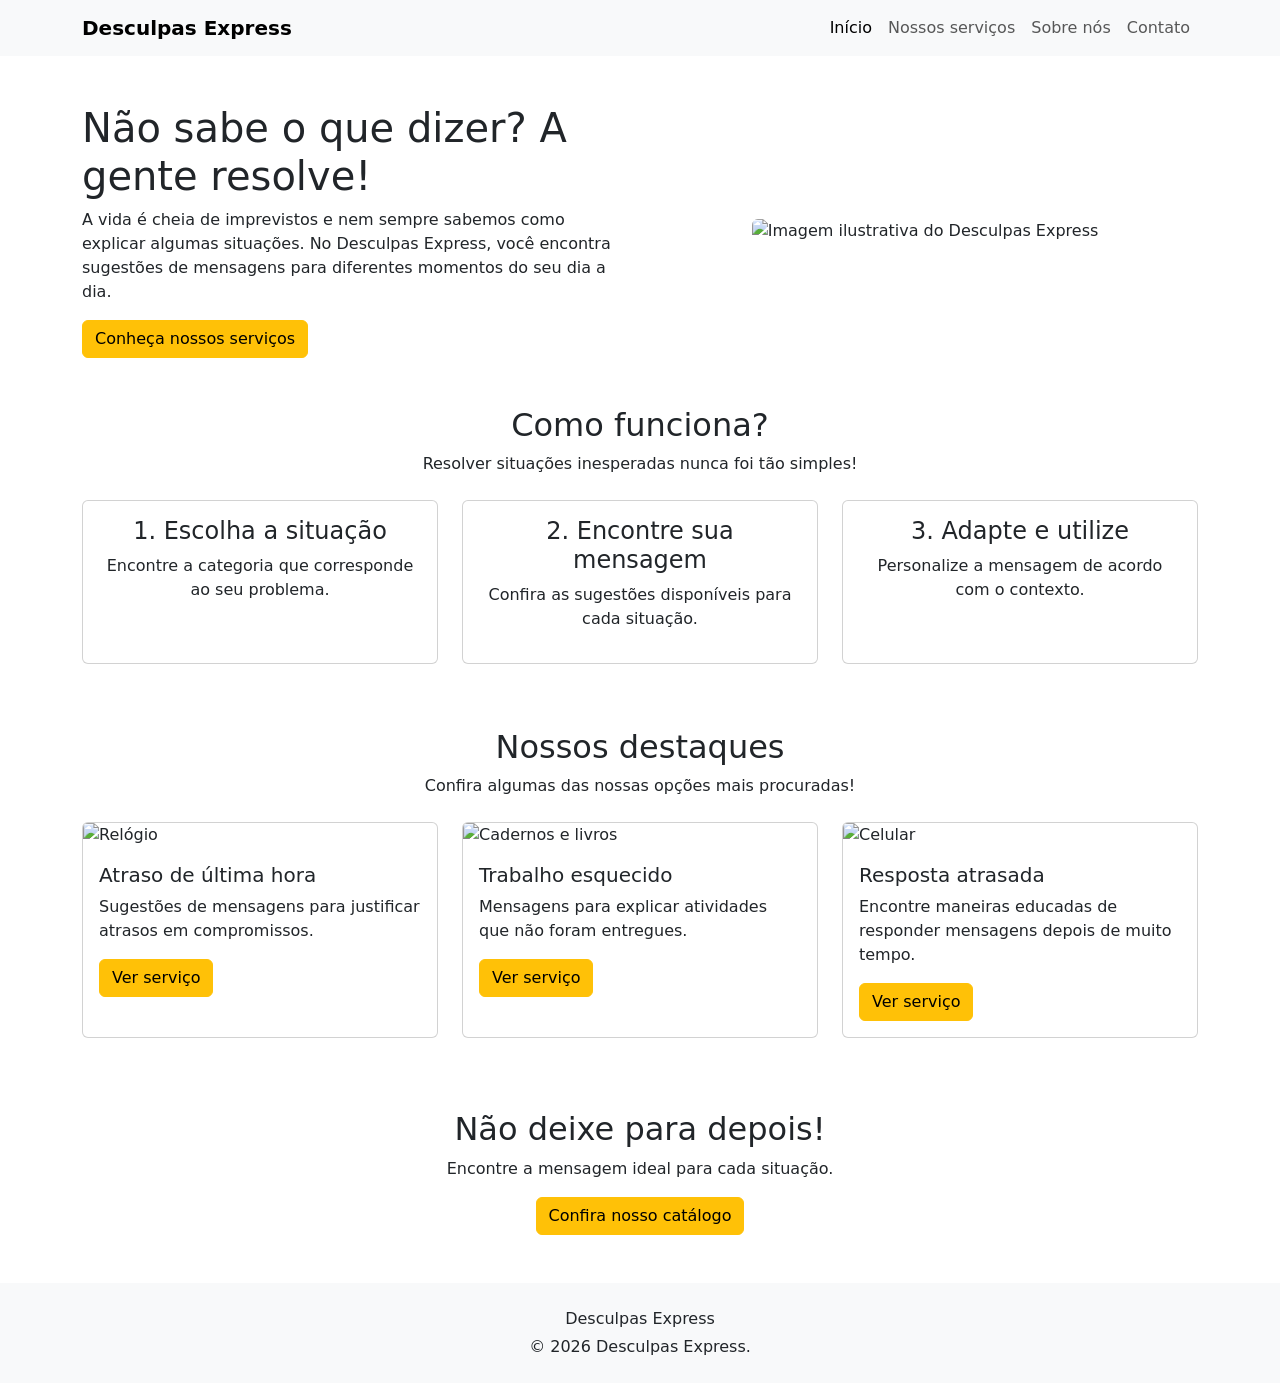
==== index.html @ cefcf035 "Criação de cada página e index" ====
<!DOCTYPE html>
<html lang="pt-br">

<head>
    <meta charset="UTF-8">
    <meta name="viewport" content="width=device-width, initial-scale=1.0">
    <title>Desculpas Express | Início</title>

    <link href="https://cdn.jsdelivr.net/npm/bootstrap@5.3.8/dist/css/bootstrap.min.css" rel="stylesheet">

    <link rel="stylesheet" href="css/style.css">
</head>

<body>

    <!-- menu -->
    <nav class="navbar navbar-expand-lg navbar-light bg-light">
        <div class="container">

            <a class="navbar-brand fw-bold" href="index.html">
                Desculpas Express
            </a>

            <button class="navbar-toggler" type="button" data-bs-toggle="collapse" data-bs-target="#menu">
                <span class="navbar-toggler-icon"></span>
            </button>

            <div class="collapse navbar-collapse" id="menu">

                <ul class="navbar-nav ms-auto">

                    <li class="nav-item">
                        <a class="nav-link active" href="index.html">Início</a>
                    </li>

                    <li class="nav-item">
                        <a class="nav-link" href="servicos.html">Nossos serviços</a>
                    </li>

                    <li class="nav-item">
                        <a class="nav-link" href="sobre.html">Sobre nós</a>
                    </li>

                    <li class="nav-item">
                        <a class="nav-link" href="contato.html">Contato</a>
                    </li>

                </ul>

            </div>
        </div>
    </nav>


    <!-- banner -->
    <section class="container mt-5 mb-5">

        <div class="row align-items-center">

            <div class="col-md-6">

                <h1>Não sabe o que dizer? A gente resolve!</h1>

                <p>
                    A vida é cheia de imprevistos e nem sempre sabemos
                    como explicar algumas situações. No Desculpas Express,
                    você encontra sugestões de mensagens para diferentes
                    momentos do seu dia a dia.
                </p>

                <a href="servicos.html" class="btn btn-warning">
                    Conheça nossos serviços
                </a>

            </div>

            <div class="col-md-6 text-center mt-4 mt-md-0">

                <img src="img/inicio.jpg" class="img-fluid rounded" alt="Imagem ilustrativa do Desculpas Express">

            </div>

        </div>

    </section>


    <!-- como funciona -->
    <section class="container text-center mt-5 mb-5">

        <h2>Como funciona?</h2>

        <p>
            Resolver situações inesperadas nunca foi tão simples!
        </p>

        <div class="row mt-4">

            <div class="col-md-4 mb-3">

                <div class="card h-100 p-3">

                    <h4>1. Escolha a situação</h4>

                    <p>
                        Encontre a categoria que corresponde ao
                        seu problema.
                    </p>

                </div>

            </div>


            <div class="col-md-4 mb-3">

                <div class="card h-100 p-3">

                    <h4>2. Encontre sua mensagem</h4>

                    <p>
                        Confira as sugestões disponíveis para
                        cada situação.
                    </p>

                </div>

            </div>


            <div class="col-md-4 mb-3">

                <div class="card h-100 p-3">

                    <h4>3. Adapte e utilize</h4>

                    <p>
                        Personalize a mensagem de acordo com
                        o contexto.
                    </p>

                </div>

            </div>

        </div>

    </section>


    <!-- serviços -->
    <section class="container mt-5 mb-5">

        <div class="text-center mb-4">

            <h2>Nossos destaques</h2>

            <p>
                Confira algumas das nossas opções mais procuradas!
            </p>

        </div>


        <div class="row">

            <div class="col-md-4 mb-4">

                <div class="card h-100">

                    <img src="img/atraso.jpg" class="card-img-top" alt="Relógio">

                    <div class="card-body">

                        <h5 class="card-title">Atraso de última hora</h5>

                        <p class="card-text">
                            Sugestões de mensagens para justificar
                            atrasos em compromissos.
                        </p>

                        <a href="servicos.html" class="btn btn-warning">
                            Ver serviço
                        </a>

                    </div>

                </div>

            </div>


            <div class="col-md-4 mb-4">

                <div class="card h-100">

                    <img src="img/trabalho.jpg" class="card-img-top" alt="Cadernos e livros">

                    <div class="card-body">

                        <h5 class="card-title">Trabalho esquecido</h5>

                        <p class="card-text">
                            Mensagens para explicar atividades
                            que não foram entregues.
                        </p>

                        <a href="servicos.html" class="btn btn-warning">
                            Ver serviço
                        </a>

                    </div>

                </div>

            </div>


            <div class="col-md-4 mb-4">

                <div class="card h-100">

                    <img src="img/resposta.jpg" class="card-img-top" alt="Celular">

                    <div class="card-body">

                        <h5 class="card-title">Resposta atrasada</h5>

                        <p class="card-text">
                            Encontre maneiras educadas de responder
                            mensagens depois de muito tempo.
                        </p>

                        <a href="servicos.html" class="btn btn-warning">
                            Ver serviço
                        </a>

                    </div>

                </div>

            </div>

        </div>

    </section>


    <!-- final -->
    <section class="container text-center mt-5 mb-5">

        <h2>Não deixe para depois!</h2>

        <p>
            Encontre a mensagem ideal para cada situação.
        </p>

        <a href="servicos.html" class="btn btn-warning">
            Confira nosso catálogo
        </a>

    </section>


    <!-- rodape -->
    <footer class="text-center p-4 bg-light">

        <p class="mb-1">Desculpas Express</p>

        <p class="mb-0">
            © 2026 Desculpas Express.
        </p>

    </footer>


    <script src="https://cdn.jsdelivr.net/npm/bootstrap@5.3.8/dist/js/bootstrap.bundle.min.js"></script>

</body>

</html>
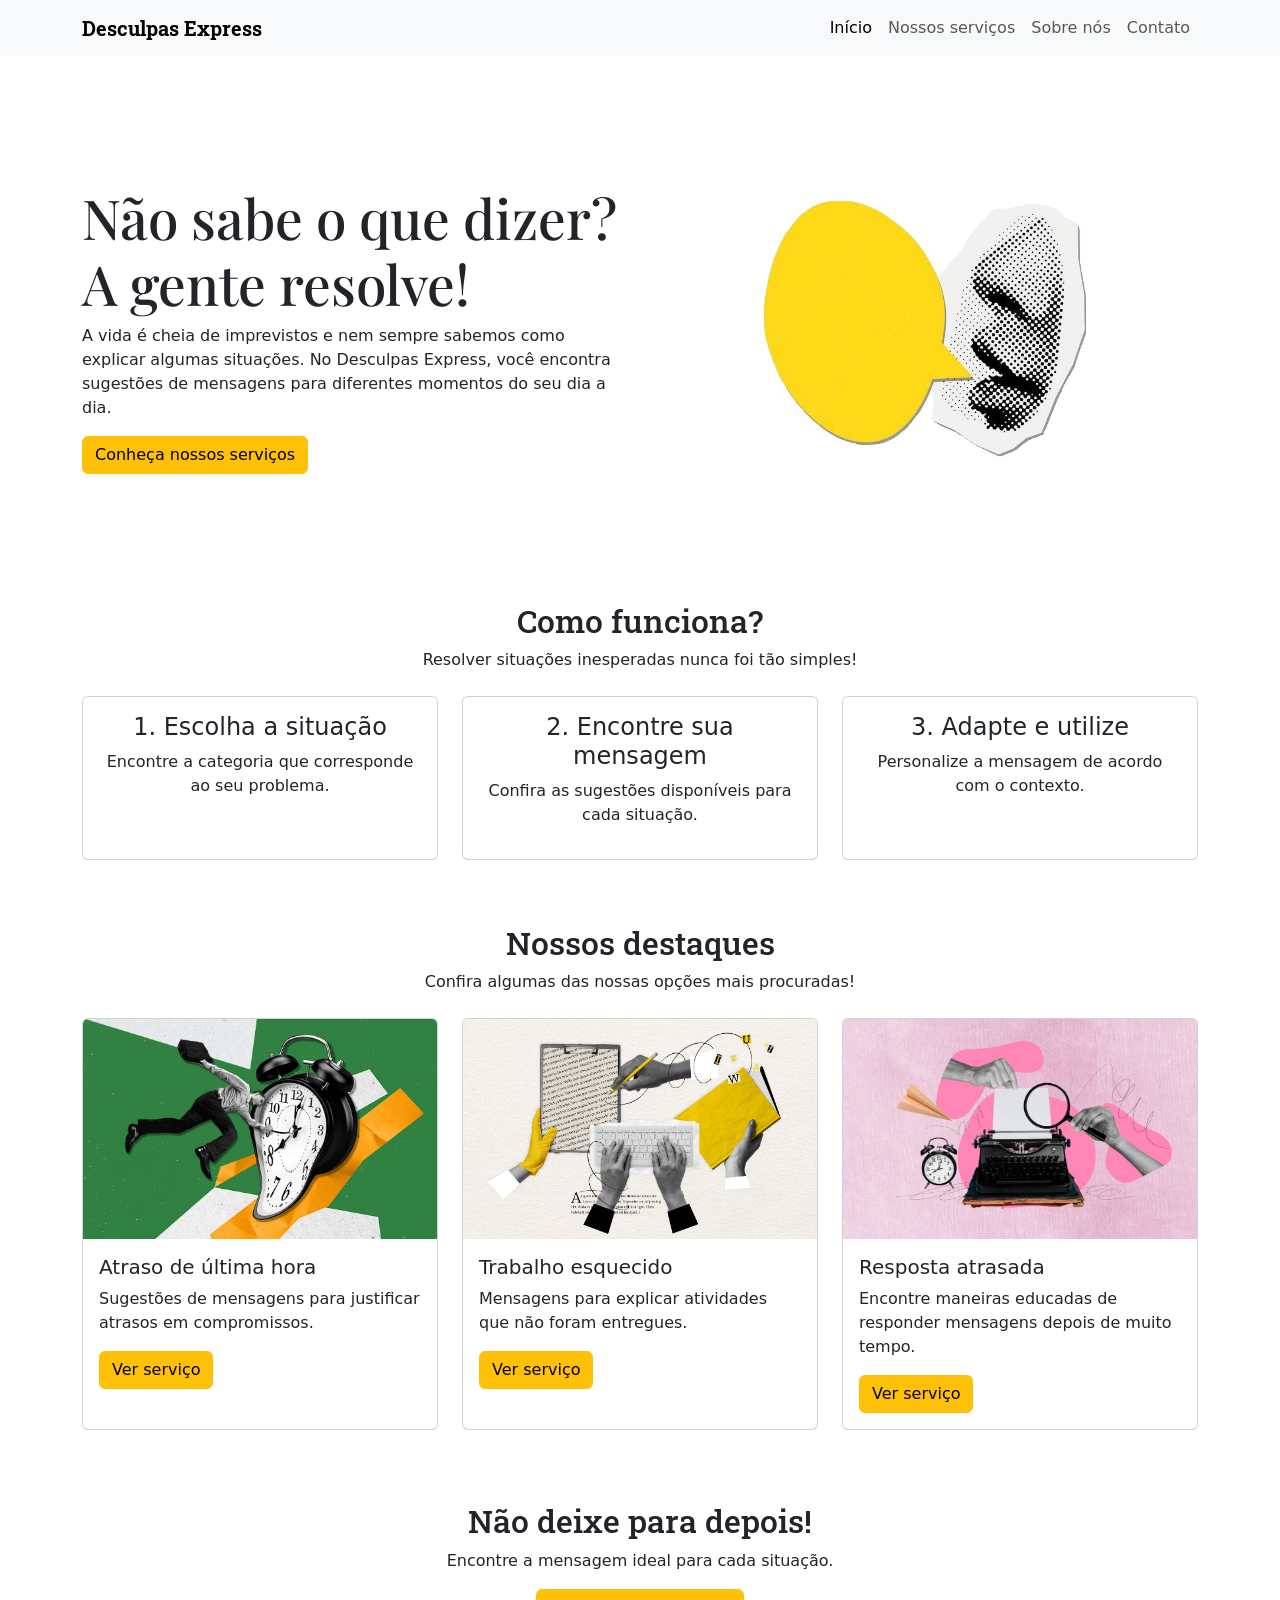
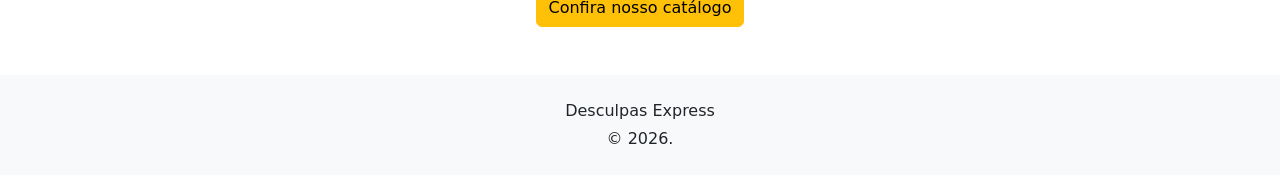
==== commit 99dac318: "Adição das imagens no index e criação e estilização da página serviços" ====
--- a/index.html
+++ b/index.html
@@ -35,15 +35,15 @@
                     </li>
 
                     <li class="nav-item">
-                        <a class="nav-link" href="servicos.html">Nossos serviços</a>
-                    </li>
-
-                    <li class="nav-item">
-                        <a class="nav-link" href="sobre.html">Sobre nós</a>
-                    </li>
-
-                    <li class="nav-item">
-                        <a class="nav-link" href="contato.html">Contato</a>
+                        <a class="nav-link" href="./pages/servicos.html">Nossos serviços</a>
+                    </li>
+
+                    <li class="nav-item">
+                        <a class="nav-link" href="./pages/sobre.html">Sobre nós</a>
+                    </li>
+
+                    <li class="nav-item">
+                        <a class="nav-link" href="./pages/contato.html">Contato</a>
                     </li>
 
                 </ul>
@@ -69,7 +69,7 @@
                     momentos do seu dia a dia.
                 </p>
 
-                <a href="servicos.html" class="btn btn-warning">
+                <a href="./pages/servicos.html" class="btn btn-warning">
                     Conheça nossos serviços
                 </a>
 
@@ -77,7 +77,7 @@
 
             <div class="col-md-6 text-center mt-4 mt-md-0">
 
-                <img src="img/inicio.jpg" class="img-fluid rounded" alt="Imagem ilustrativa do Desculpas Express">
+                <img id="inicio" src="img/boca.jpg" class="img-fluid rounded" alt="Imagem ilustrativa do Desculpas Express">
 
             </div>
 
@@ -232,7 +232,7 @@
                             mensagens depois de muito tempo.
                         </p>
 
-                        <a href="servicos.html" class="btn btn-warning">
+                        <a href="./servicos.html" class="btn btn-warning">
                             Ver serviço
                         </a>
 
@@ -256,7 +256,7 @@
             Encontre a mensagem ideal para cada situação.
         </p>
 
-        <a href="servicos.html" class="btn btn-warning">
+        <a href="./pages/servicos.html" class="btn btn-warning">
             Confira nosso catálogo
         </a>
 
@@ -269,7 +269,7 @@
         <p class="mb-1">Desculpas Express</p>
 
         <p class="mb-0">
-            © 2026 Desculpas Express.
+            © 2026.
         </p>
 
     </footer>
--- a/css/style.css
+++ b/css/style.css
@@ -0,0 +1,26 @@
+@import url('https://fonts.googleapis.com/css2?family=Playfair+Display:ital,wght@0,400..900;1,400..900&display=swap');
+@import url('https://fonts.googleapis.com/css2?family=Roboto+Slab:wght@100..900&display=swap');
+
+
+h1{
+    font-family: 'Playfair Display';
+    font-size: 55px;
+}
+
+h2{
+    font-family: 'Roboto Slab';
+}
+
+.navbar-brand{
+    font-family: 'Roboto Slab';
+}
+
+#inicio{
+    width: 450px;
+}
+
+.card img {
+    height: 220px;
+    object-fit: cover;
+}
+
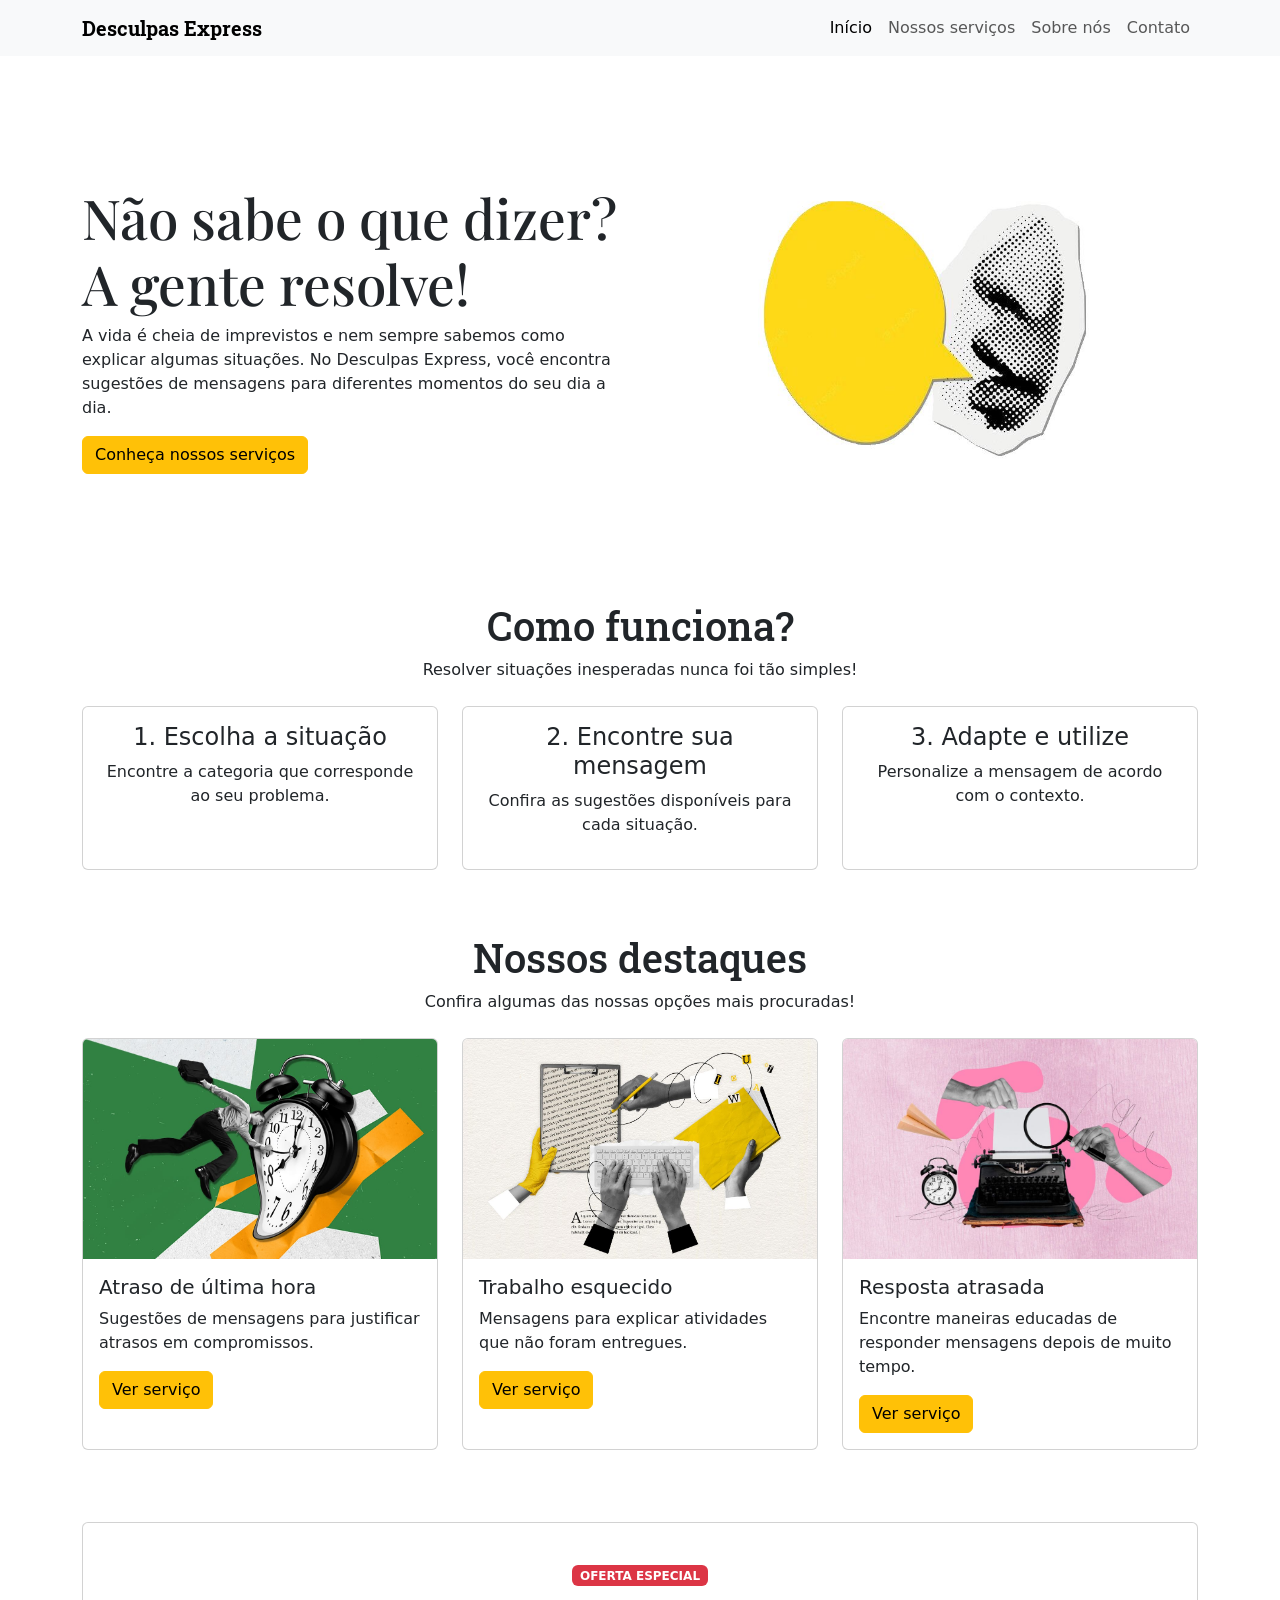
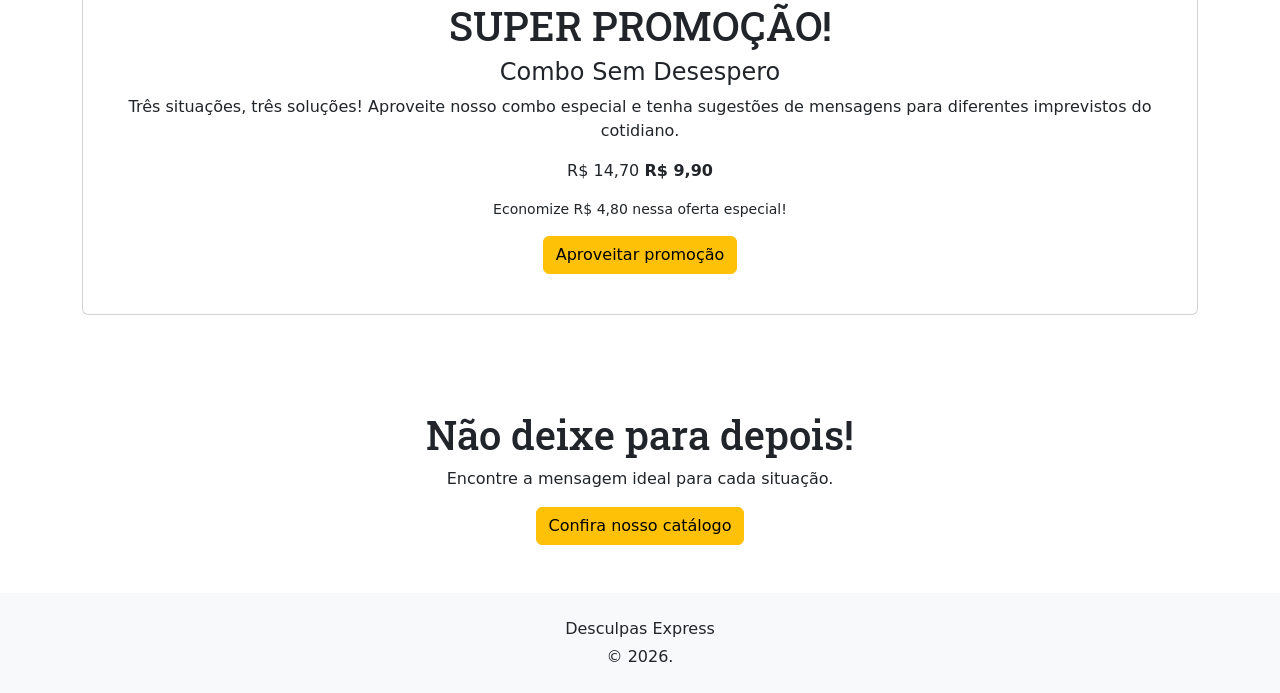
==== commit 9bd48f10: "Adição do card promoção no index" ====
--- a/index.html
+++ b/index.html
@@ -1,4 +1,3 @@
-
 <!DOCTYPE html>
 <html lang="pt-br">
 
@@ -77,7 +76,8 @@
 
             <div class="col-md-6 text-center mt-4 mt-md-0">
 
-                <img id="inicio" src="img/boca.jpg" class="img-fluid rounded" alt="Imagem ilustrativa do Desculpas Express">
+                <img id="inicio" src="img/boca.jpg" class="img-fluid rounded"
+                    alt="Imagem ilustrativa do Desculpas Express">
 
             </div>
 
@@ -180,7 +180,7 @@
                             atrasos em compromissos.
                         </p>
 
-                        <a href="servicos.html" class="btn btn-warning">
+                        <a href="./pages/servicos.html" class="btn btn-warning">
                             Ver serviço
                         </a>
 
@@ -206,7 +206,7 @@
                             que não foram entregues.
                         </p>
 
-                        <a href="servicos.html" class="btn btn-warning">
+                        <a href="./pages/servicos.html" class="btn btn-warning">
                             Ver serviço
                         </a>
 
@@ -232,7 +232,7 @@
                             mensagens depois de muito tempo.
                         </p>
 
-                        <a href="./servicos.html" class="btn btn-warning">
+                        <a href="./pages/servicos.html" class="btn btn-warning">
                             Ver serviço
                         </a>
 
@@ -242,9 +242,41 @@
 
             </div>
 
+
+            <section class="container my-5">
+                <div class="card promocao text-center p-4">
+                    <div class="card-body">
+                        <span class="badge bg-danger mb-3">OFERTA ESPECIAL</span>
+
+                        <h2>SUPER PROMOÇÃO!</h2>
+
+                        <h4>Combo Sem Desespero</h4>
+
+                        <p>
+                            Três situações, três soluções! Aproveite nosso combo
+                            especial e tenha sugestões de mensagens para diferentes
+                            imprevistos do cotidiano.
+                        </p>
+
+                        <p>
+                            <span class="preco-antigo">R$ 14,70</span>
+                            <strong class="preco-novo">R$ 9,90</strong>
+                        </p>
+
+                        <p class="small">Economize R$ 4,80 nessa oferta especial!</p>
+
+                        <a href="./pages/servicos.html" class="btn btn-warning">
+                            Aproveitar promoção
+                        </a>
+                    </div>
+                </div>
+            </section>
+
+
         </div>
 
     </section>
+
 
 
     <!-- final -->
@@ -279,4 +311,4 @@
 
 </body>
 
-</html>
+</html>
--- a/css/style.css
+++ b/css/style.css
@@ -9,6 +9,7 @@
 
 h2{
     font-family: 'Roboto Slab';
+    font-size: 40px;
 }
 
 .navbar-brand{
@@ -24,3 +25,15 @@
     object-fit: cover;
 }
 
+.btn-secondary:hover{
+    background-color: orange;
+}
+
+.btn-close:hover{
+    background-color: orange;
+}
+
+#inicio-sobre{
+    width: 450px;
+    margin-left: 50px;
+}
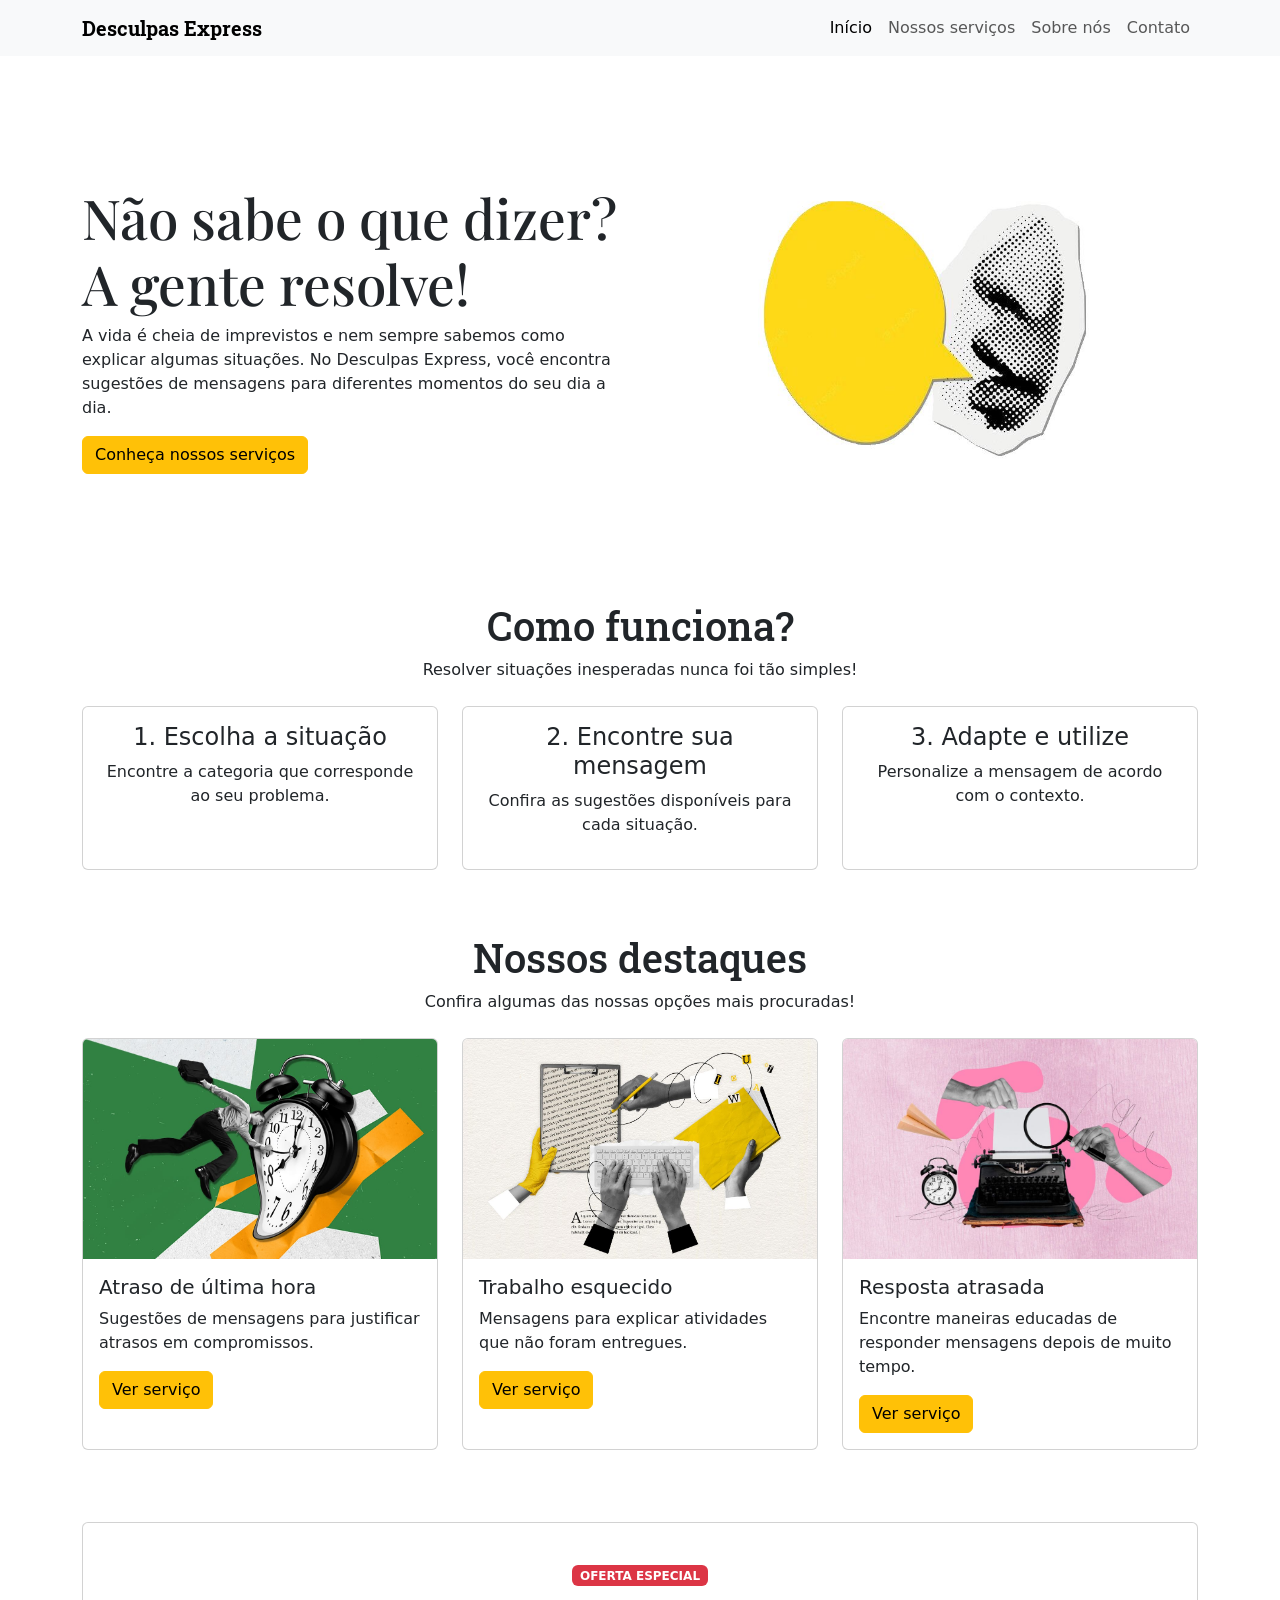
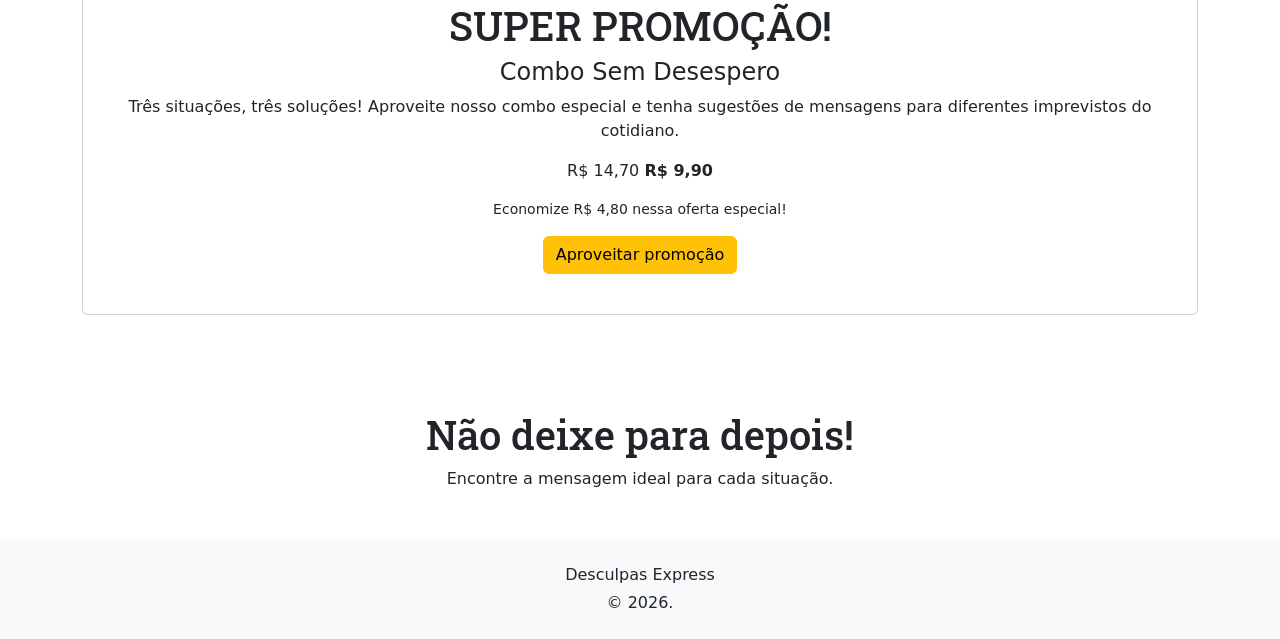
==== commit 7fd538a1: "Alteração no campo final do index, remoção do botão" ====
--- a/index.html
+++ b/index.html
@@ -288,9 +288,6 @@
             Encontre a mensagem ideal para cada situação.
         </p>
 
-        <a href="./pages/servicos.html" class="btn btn-warning">
-            Confira nosso catálogo
-        </a>
 
     </section>
 
